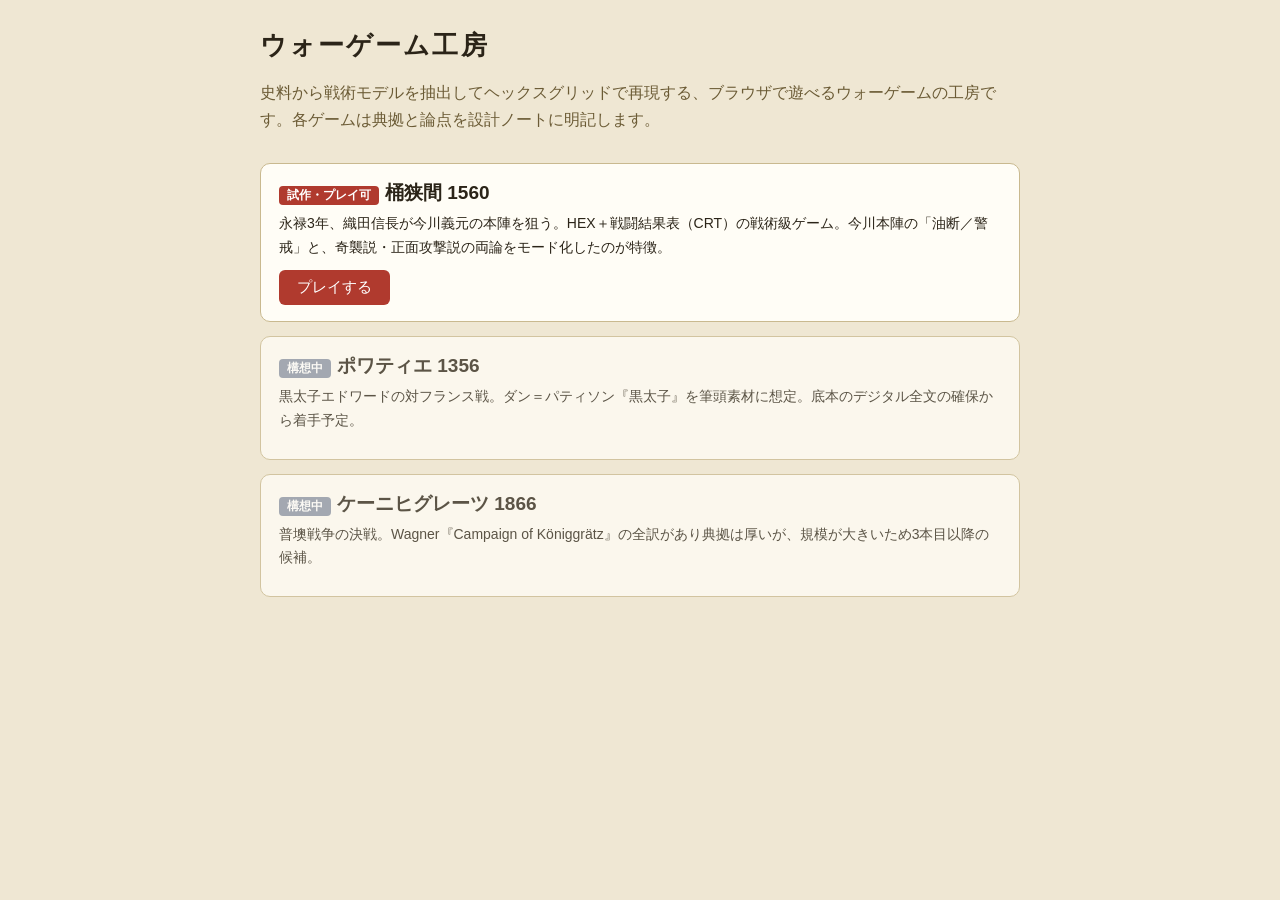
==== index.html @ b027a953 "初期構成：ポータル＋桶狭間1560（試作・プレイ可）＋shared置き場" ====
<!DOCTYPE html>
<html lang="ja">
<head>
<meta charset="UTF-8">
<meta name="viewport" content="width=device-width, initial-scale=1.0">
<title>ウォーゲーム工房 — Wargame Atelier</title>
<style>
  body { margin: 0; font-family: "Hiragino Kaku Gothic ProN", "Yu Gothic", sans-serif; background: #efe7d3; color: #2b2418; }
  header { padding: 28px 20px 6px; max-width: 760px; margin: 0 auto; }
  h1 { margin: 0; font-size: 26px; letter-spacing: 0.08em; }
  header p { color: #6b5b35; line-height: 1.7; }
  main { max-width: 760px; margin: 0 auto; padding: 8px 20px 36px; display: flex; flex-direction: column; gap: 14px; }
  .game { background: #fffdf6; border: 1px solid #c9b98f; border-radius: 10px; padding: 16px 18px; }
  .game h2 { margin: 0 0 6px; font-size: 19px; }
  .game p { margin: 0 0 10px; line-height: 1.7; font-size: 14px; }
  .tag { display: inline-block; font-size: 12px; background: #b03a2e; color: #fff; border-radius: 4px; padding: 1px 8px; margin-right: 6px; }
  .tag.plan { background: #8a94a6; }
  a.play { display: inline-block; background: #b03a2e; color: #fff; text-decoration: none; padding: 8px 18px; border-radius: 6px; font-size: 15px; }
  .planned { opacity: 0.75; }
</style>
</head>
<body>
<header>
  <h1>ウォーゲーム工房</h1>
  <p>史料から戦術モデルを抽出してヘックスグリッドで再現する、ブラウザで遊べるウォーゲームの工房です。各ゲームは典拠と論点を設計ノートに明記します。</p>
</header>
<main>
  <section class="game">
    <h2><span class="tag">試作・プレイ可</span>桶狭間 1560</h2>
    <p>永禄3年、織田信長が今川義元の本陣を狙う。HEX＋戦闘結果表（CRT）の戦術級ゲーム。今川本陣の「油断／警戒」と、奇襲説・正面攻撃説の両論をモード化したのが特徴。</p>
    <a class="play" href="games/okehazama-1560/">プレイする</a>
  </section>
  <section class="game planned">
    <h2><span class="tag plan">構想中</span>ポワティエ 1356</h2>
    <p>黒太子エドワードの対フランス戦。ダン＝パティソン『黒太子』を筆頭素材に想定。底本のデジタル全文の確保から着手予定。</p>
  </section>
  <section class="game planned">
    <h2><span class="tag plan">構想中</span>ケーニヒグレーツ 1866</h2>
    <p>普墺戦争の決戦。Wagner『Campaign of Königgrätz』の全訳があり典拠は厚いが、規模が大きいため3本目以降の候補。</p>
  </section>
</main>
</body>
</html>
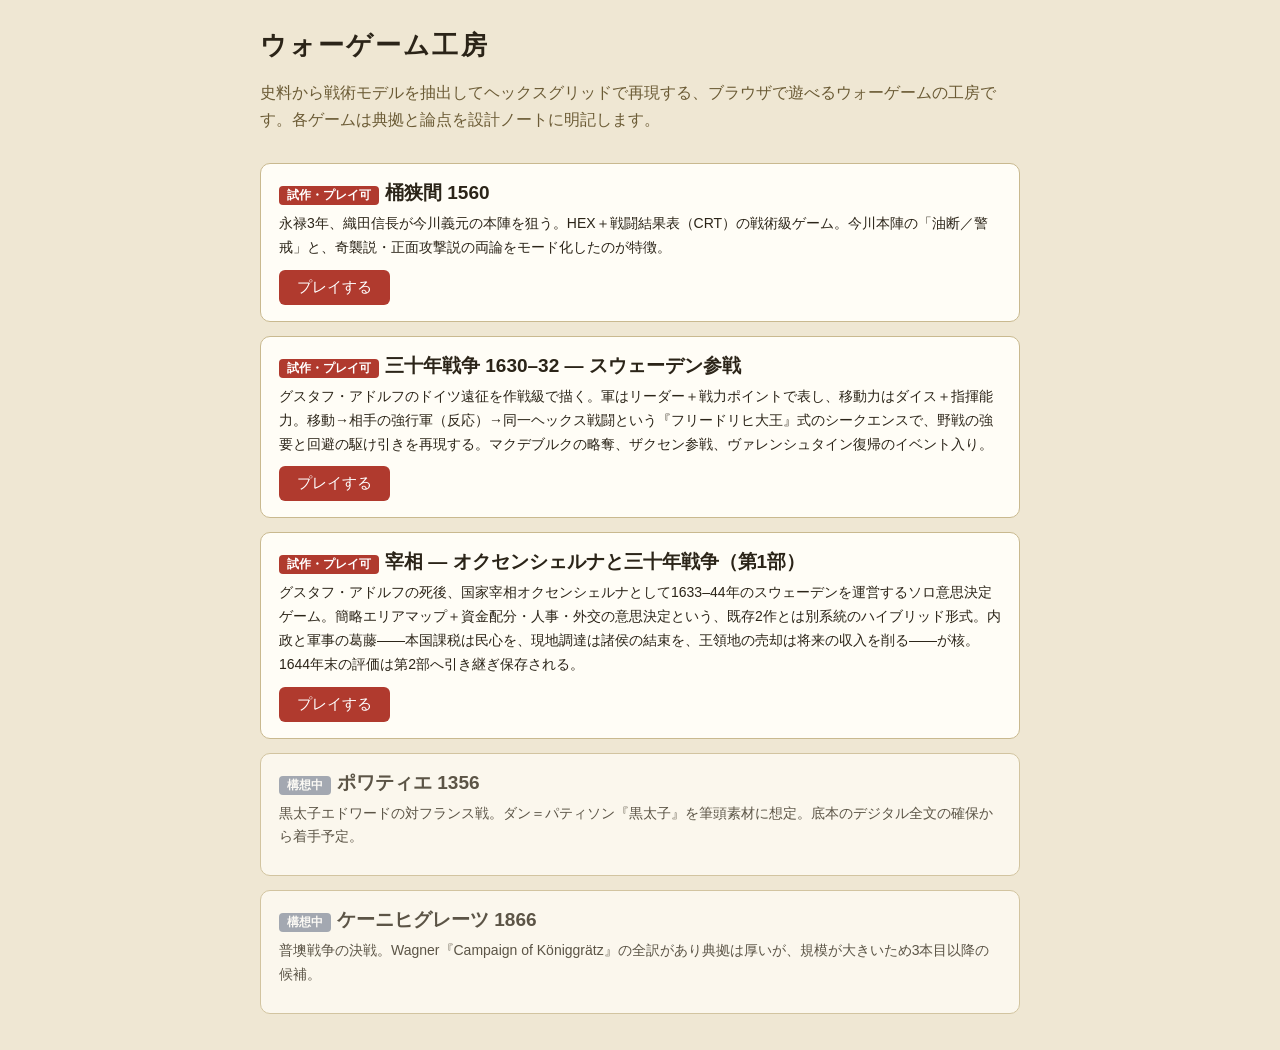
==== commit 96990cdb: "第2作「三十年戦争1630–32」と第3作『宰相』第1部を追加、各ルールブックと三十年戦争市販ゲーム一覧を収録、ポータルを更新" ====
--- a/index.html
+++ b/index.html
@@ -30,6 +30,16 @@
     <p>永禄3年、織田信長が今川義元の本陣を狙う。HEX＋戦闘結果表（CRT）の戦術級ゲーム。今川本陣の「油断／警戒」と、奇襲説・正面攻撃説の両論をモード化したのが特徴。</p>
     <a class="play" href="games/okehazama-1560/">プレイする</a>
   </section>
+  <section class="game">
+    <h2><span class="tag">試作・プレイ可</span>三十年戦争 1630–32 ― スウェーデン参戦</h2>
+    <p>グスタフ・アドルフのドイツ遠征を作戦級で描く。軍はリーダー＋戦力ポイントで表し、移動力はダイス＋指揮能力。移動→相手の強行軍（反応）→同一ヘックス戦闘という『フリードリヒ大王』式のシークエンスで、野戦の強要と回避の駆け引きを再現する。マクデブルクの略奪、ザクセン参戦、ヴァレンシュタイン復帰のイベント入り。</p>
+    <a class="play" href="games/thirty-years-war-1630/">プレイする</a>
+  </section>
+  <section class="game">
+    <h2><span class="tag">試作・プレイ可</span>宰相 — オクセンシェルナと三十年戦争（第1部）</h2>
+    <p>グスタフ・アドルフの死後、国家宰相オクセンシェルナとして1633–44年のスウェーデンを運営するソロ意思決定ゲーム。簡略エリアマップ＋資金配分・人事・外交の意思決定という、既存2作とは別系統のハイブリッド形式。内政と軍事の葛藤——本国課税は民心を、現地調達は諸侯の結束を、王領地の売却は将来の収入を削る——が核。1644年末の評価は第2部へ引き継ぎ保存される。</p>
+    <a class="play" href="games/oxenstierna/">プレイする</a>
+  </section>
   <section class="game planned">
     <h2><span class="tag plan">構想中</span>ポワティエ 1356</h2>
     <p>黒太子エドワードの対フランス戦。ダン＝パティソン『黒太子』を筆頭素材に想定。底本のデジタル全文の確保から着手予定。</p>
